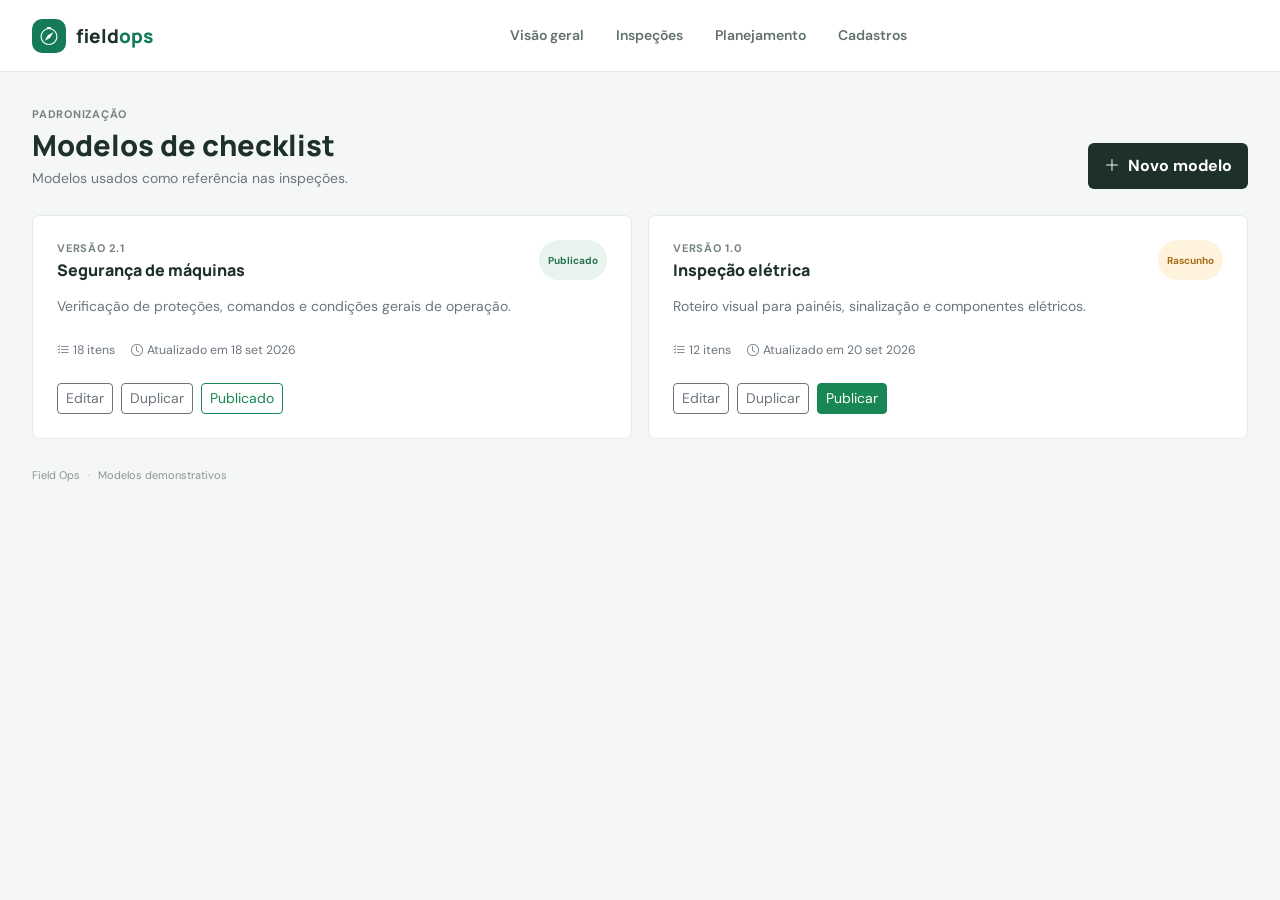
==== checklists.html @ 989c0225 "Cria estrutura inicial do painel Field Ops" ====
<!doctype html>
<html lang="pt-BR">
<head>
  <meta charset="utf-8"><meta name="viewport" content="width=device-width, initial-scale=1"><title>Modelos de checklist | Field Ops</title>
  <link rel="preconnect" href="https://fonts.googleapis.com"><link rel="preconnect" href="https://fonts.gstatic.com" crossorigin><link href="https://fonts.googleapis.com/css2?family=DM+Sans:wght@400;500;600;700&family=Manrope:wght@600;700;800&display=swap" rel="stylesheet"><link href="https://cdn.jsdelivr.net/npm/bootstrap@5.3.3/dist/css/bootstrap.min.css" rel="stylesheet"><link href="https://cdn.jsdelivr.net/npm/bootstrap-icons@1.11.3/font/bootstrap-icons.min.css" rel="stylesheet"><link href="css/style.css" rel="stylesheet">
</head>
<body>
  <nav class="navbar app-nav"><div class="container-fluid app-container"><a class="navbar-brand brand" href="index.html"><span class="brand-mark"><i class="bi bi-compass"></i></span><span>field<span class="brand-accent">ops</span></span></a><div class="nav-links"><a class="nav-link" href="index.html">Visão geral</a><a class="nav-link" href="inspecoes.html">Inspeções</a><a class="nav-link" href="planejamento.html">Planejamento</a><a class="nav-link" href="clientes.html">Cadastros</a></div></div></nav>
  <main class="container-fluid app-container page-content"><div class="page-heading"><div><p class="eyebrow">Padronização</p><h1>Modelos de checklist</h1><p class="text-secondary mb-0">Modelos usados como referência nas inspeções.</p></div><button class="btn btn-ink" type="button"><i class="bi bi-plus-lg me-2"></i>Novo modelo</button></div>
    <div class="row g-3"><div class="col-12 col-lg-6"><article class="panel p-4 h-100"><div class="d-flex justify-content-between gap-2"><div><p class="eyebrow">Versão 2.1</p><h2 class="mt-1">Segurança de máquinas</h2></div><span class="status-badge status-done">Publicado</span></div><p class="text-secondary mt-3 mb-4">Verificação de proteções, comandos e condições gerais de operação.</p><div class="d-flex flex-wrap gap-3 small text-secondary mb-4"><span><i class="bi bi-list-check me-1"></i>18 itens</span><span><i class="bi bi-clock me-1"></i>Atualizado em 18 set 2026</span></div><div class="d-flex gap-2"><button class="btn btn-sm btn-outline-secondary" type="button">Editar</button><button class="btn btn-sm btn-outline-secondary" type="button">Duplicar</button><button class="btn btn-sm btn-outline-success" type="button">Publicado</button></div></article></div><div class="col-12 col-lg-6"><article class="panel p-4 h-100"><div class="d-flex justify-content-between gap-2"><div><p class="eyebrow">Versão 1.0</p><h2 class="mt-1">Inspeção elétrica</h2></div><span class="status-badge status-review">Rascunho</span></div><p class="text-secondary mt-3 mb-4">Roteiro visual para painéis, sinalização e componentes elétricos.</p><div class="d-flex flex-wrap gap-3 small text-secondary mb-4"><span><i class="bi bi-list-check me-1"></i>12 itens</span><span><i class="bi bi-clock me-1"></i>Atualizado em 20 set 2026</span></div><div class="d-flex gap-2"><button class="btn btn-sm btn-outline-secondary" type="button">Editar</button><button class="btn btn-sm btn-outline-secondary" type="button">Duplicar</button><button class="btn btn-sm btn-success" type="button">Publicar</button></div></article></div></div><footer class="page-footer">Field Ops <span>·</span> Modelos demonstrativos</footer></main>
</body>
</html>
---- css/style.css ----
:root {
  color-scheme: light;
  --ink: #1e302b;
  --muted: #77847e;
  --line: #e6ebe7;
  --paper: #f4f7f5;
  --green: #157a5a;
  --green-dark: #115f47;
  --font-body: "DM Sans", sans-serif;
  --font-display: "Manrope", sans-serif;
}

* { box-sizing: border-box; }

body {
  margin: 0;
  background: var(--paper);
  color: var(--ink);
  font-family: var(--font-body);
  font-size: 14px;
}

.app-container { max-width: 1440px; padding-inline: 32px; }
.app-nav { min-height: 72px; background: #fff; border-bottom: 1px solid var(--line); }
.brand { display: inline-flex; align-items: center; gap: 10px; color: var(--ink); font: 800 19px var(--font-display); }
.brand:hover { color: var(--ink); }
.brand-mark { display: grid; width: 34px; height: 34px; place-items: center; border-radius: 10px; background: var(--green); color: #fff; font-size: 18px; }
.brand-accent { color: var(--green); }
.nav-links { display: flex; align-items: center; gap: 6px; margin-inline: auto; }
.nav-links .nav-link { display: flex; align-items: center; gap: 8px; padding: 10px 13px; border-radius: 6px; color: #62716a; font-weight: 600; }
.nav-links .nav-link:hover, .nav-links .nav-link.active { background: #edf5f1; color: var(--green-dark); }
.supervisor-chip { display: flex; align-items: center; gap: 9px; color: #485750; font-weight: 600; }
.avatar { display: grid; width: 34px; height: 34px; place-items: center; border-radius: 50%; background: #f2d8bd; color: #684328; font-size: 12px; font-weight: 700; }
.page-content { padding-top: 34px; }
.page-heading { display: flex; align-items: end; justify-content: space-between; gap: 20px; margin-bottom: 26px; }
.eyebrow { margin: 0; color: var(--muted); font-size: 11px; font-weight: 700; letter-spacing: .07em; text-transform: uppercase; }
h1, h2 { color: var(--ink); font-family: var(--font-display); font-weight: 800; }
h1 { margin: 5px 0 6px; font-size: 29px; }
h2 { margin: 0; font-size: 16px; }
.btn-ink { padding: 11px 16px; border: 0; border-radius: 6px; background: var(--ink); color: #fff; font-weight: 700; }
.btn-ink:hover { background: #31483f; color: #fff; }
.metric-card { min-height: 154px; padding: 18px 20px; border: 1px solid var(--line); border-top: 3px solid var(--accent); border-radius: 7px; background: #fff; }
.metric-amber { --accent: #d28b27; --tint: #fff5e7; --tone: #a56210; }
.metric-blue { --accent: #5288a5; --tint: #edf5f8; --tone: #3d718e; }
.metric-green { --accent: #278466; --tint: #eaf5ef; --tone: #1b7557; }
.metric-coral { --accent: #ce6b55; --tint: #fff0ec; --tone: #b05440; }
.metric-top { display: flex; align-items: center; justify-content: space-between; color: #65736c; font-weight: 600; }
.metric-top i { display: grid; width: 34px; height: 34px; place-items: center; border-radius: 7px; background: var(--tint); color: var(--tone); font-size: 17px; }
.metric-card > strong { display: block; margin: 9px 0 1px; font: 800 30px var(--font-display); }
.metric-card > small { color: var(--muted); font-size: 12px; }
.metric-card .metric-dot { display: inline-block; width: 6px; height: 6px; margin: 0 3px 1px 0; border-radius: 50%; background: var(--accent); }
.panel { overflow: hidden; border: 1px solid var(--line); border-radius: 7px; background: #fff; }
.panel-heading { display: flex; align-items: center; justify-content: space-between; gap: 12px; padding: 20px 22px; }
.text-link { color: var(--green); font-size: 12px; font-weight: 700; text-decoration: none; }
.text-link:hover { color: var(--green-dark); }
.inspection-table { min-width: 670px; }
.inspection-table thead th { padding: 11px 22px; border-color: var(--line); background: #fafcfb; color: #839088; font-size: 10px; font-weight: 700; letter-spacing: .06em; text-transform: uppercase; }
.inspection-table tbody td { padding: 15px 22px; border-color: #eef1ef; color: #536159; font-size: 12px; }
.inspection-table tbody tr:last-child td { border-bottom: 0; }
.inspection-table td strong { display: block; color: var(--ink); font-size: 12px; }
.inspection-table td small { display: block; margin-top: 4px; color: #87938c; font-size: 11px; }
.status-badge { display: inline-flex; align-items: center; padding: 5px 9px; border-radius: 20px; font-size: 10px; font-weight: 700; white-space: nowrap; }
.status-progress { background: #eaf2f8; color: #3d708d; }
.status-review { background: #fff3de; color: #a76b16; }
.status-done { background: #e8f4ed; color: #28734f; }
.status-rejected { background: #fcece8; color: #b45340; }
.progress-panel { padding-bottom: 18px; }
.trend-icon { display: grid; width: 34px; height: 34px; place-items: center; border-radius: 50%; background: #eaf5ef; color: var(--green); }
.progress-summary { display: flex; align-items: baseline; gap: 9px; padding: 0 22px 15px; color: var(--muted); font-size: 12px; }
.progress-summary strong { color: var(--ink); font: 800 31px var(--font-display); }
.progress { height: 8px; margin: 0 22px; border-radius: 10px; background: #e9efeb; }
.progress-bar { border-radius: 10px; background: var(--green); }
.progress-legend { display: flex; justify-content: space-between; padding: 12px 22px 0; color: var(--muted); font-size: 11px; }
.progress-legend i { display: inline-block; width: 7px; height: 7px; margin-right: 5px; border-radius: 50%; background: var(--green); }
.priority-panel { display: flex; gap: 14px; padding: 20px; border: 1px solid #f0dfc4; border-radius: 7px; background: #fffaf1; }
.priority-icon { display: grid; flex: 0 0 34px; height: 34px; place-items: center; border-radius: 50%; background: #f7e7c9; color: #a76713; font-size: 18px; }
.priority-panel h2 { margin: 4px 0 5px; }
.priority-panel p:not(.eyebrow) { margin: 0 0 10px; color: #7b7669; font-size: 12px; }
.priority-panel a { color: #9a6018; font-size: 11px; font-weight: 700; text-decoration: none; }
.page-footer { padding: 28px 0 22px; color: #8a968f; font-size: 11px; }
.page-footer span { padding-inline: 5px; color: #b2bcb6; }

@media (max-width: 991.98px) {
  .app-container { padding-inline: 20px; }
  .app-nav .app-container { flex-wrap: wrap; row-gap: 8px; padding-block: 12px; }
  .nav-links { order: 3; width: 100%; margin: 0; overflow-x: auto; }
  .nav-links .nav-link { flex: 0 0 auto; }
}

@media (max-width: 575.98px) {
  .app-container { padding-inline: 16px; }
  .page-content { padding-top: 25px; }
  .page-heading { align-items: start; flex-direction: column; margin-bottom: 20px; }
  h1 { font-size: 25px; }
  .panel-heading { padding-inline: 16px; }
  .inspection-table thead th, .inspection-table tbody td { padding-inline: 16px; }
}
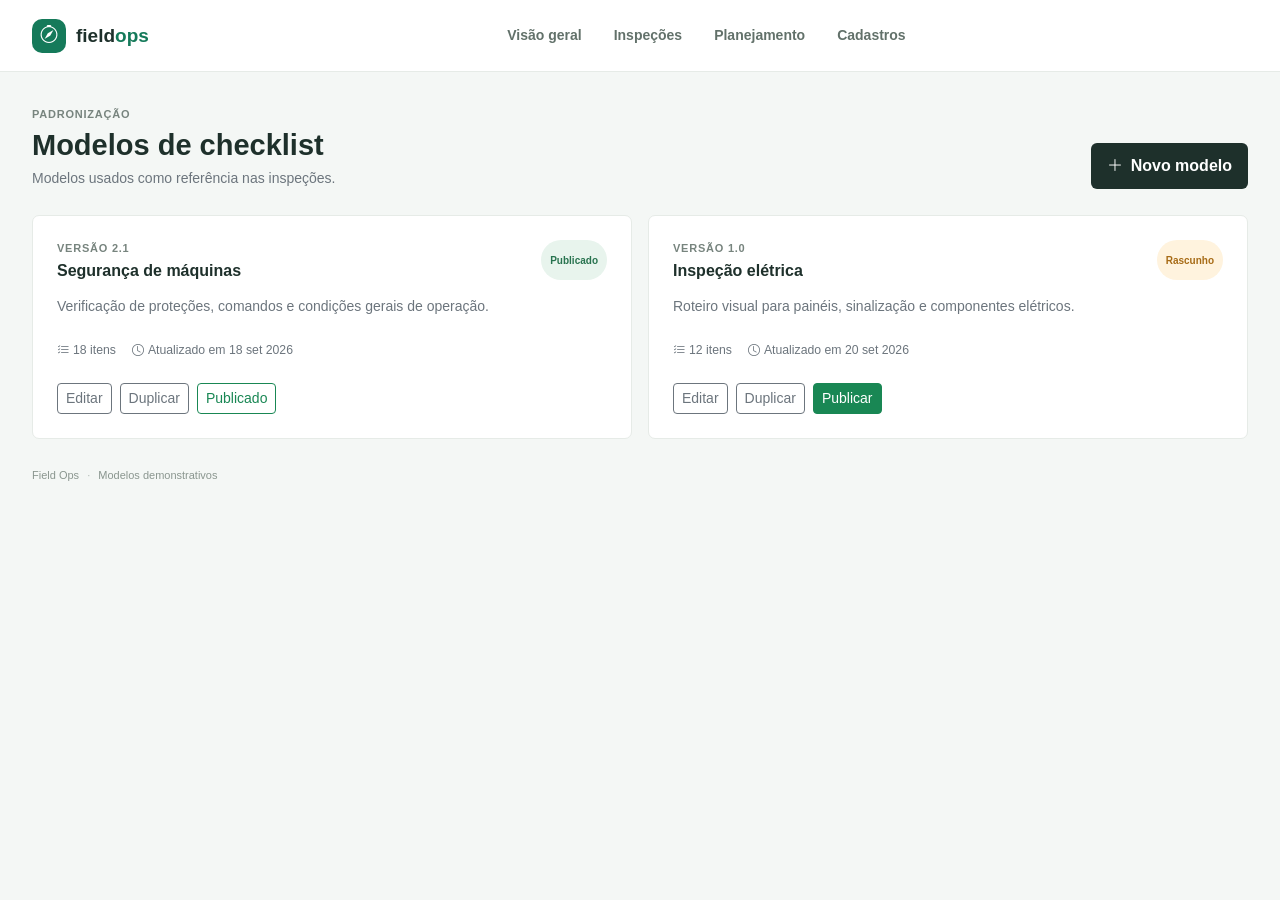
==== commit a2fef24f: "Remove Google Fonts externos" ====
--- a/checklists.html
+++ b/checklists.html
@@ -2,7 +2,7 @@
 <html lang="pt-BR">
 <head>
   <meta charset="utf-8"><meta name="viewport" content="width=device-width, initial-scale=1"><title>Modelos de checklist | Field Ops</title>
-  <link rel="preconnect" href="https://fonts.googleapis.com"><link rel="preconnect" href="https://fonts.gstatic.com" crossorigin><link href="https://fonts.googleapis.com/css2?family=DM+Sans:wght@400;500;600;700&family=Manrope:wght@600;700;800&display=swap" rel="stylesheet"><link href="https://cdn.jsdelivr.net/npm/bootstrap@5.3.3/dist/css/bootstrap.min.css" rel="stylesheet"><link href="https://cdn.jsdelivr.net/npm/bootstrap-icons@1.11.3/font/bootstrap-icons.min.css" rel="stylesheet"><link href="css/style.css" rel="stylesheet">
+  <link href="https://cdn.jsdelivr.net/npm/bootstrap@5.3.3/dist/css/bootstrap.min.css" rel="stylesheet"><link href="https://cdn.jsdelivr.net/npm/bootstrap-icons@1.11.3/font/bootstrap-icons.min.css" rel="stylesheet"><link href="css/style.css" rel="stylesheet">
 </head>
 <body>
   <nav class="navbar app-nav"><div class="container-fluid app-container"><a class="navbar-brand brand" href="index.html"><span class="brand-mark"><i class="bi bi-compass"></i></span><span>field<span class="brand-accent">ops</span></span></a><div class="nav-links"><a class="nav-link" href="index.html">Visão geral</a><a class="nav-link" href="inspecoes.html">Inspeções</a><a class="nav-link" href="planejamento.html">Planejamento</a><a class="nav-link" href="clientes.html">Cadastros</a></div></div></nav>
--- a/css/style.css
+++ b/css/style.css
@@ -6,8 +6,8 @@
   --paper: #f4f7f5;
   --green: #157a5a;
   --green-dark: #115f47;
-  --font-body: "DM Sans", sans-serif;
-  --font-display: "Manrope", sans-serif;
+  --font-body: sans-serif;
+  --font-display: sans-serif;
 }
 
 * { box-sizing: border-box; }
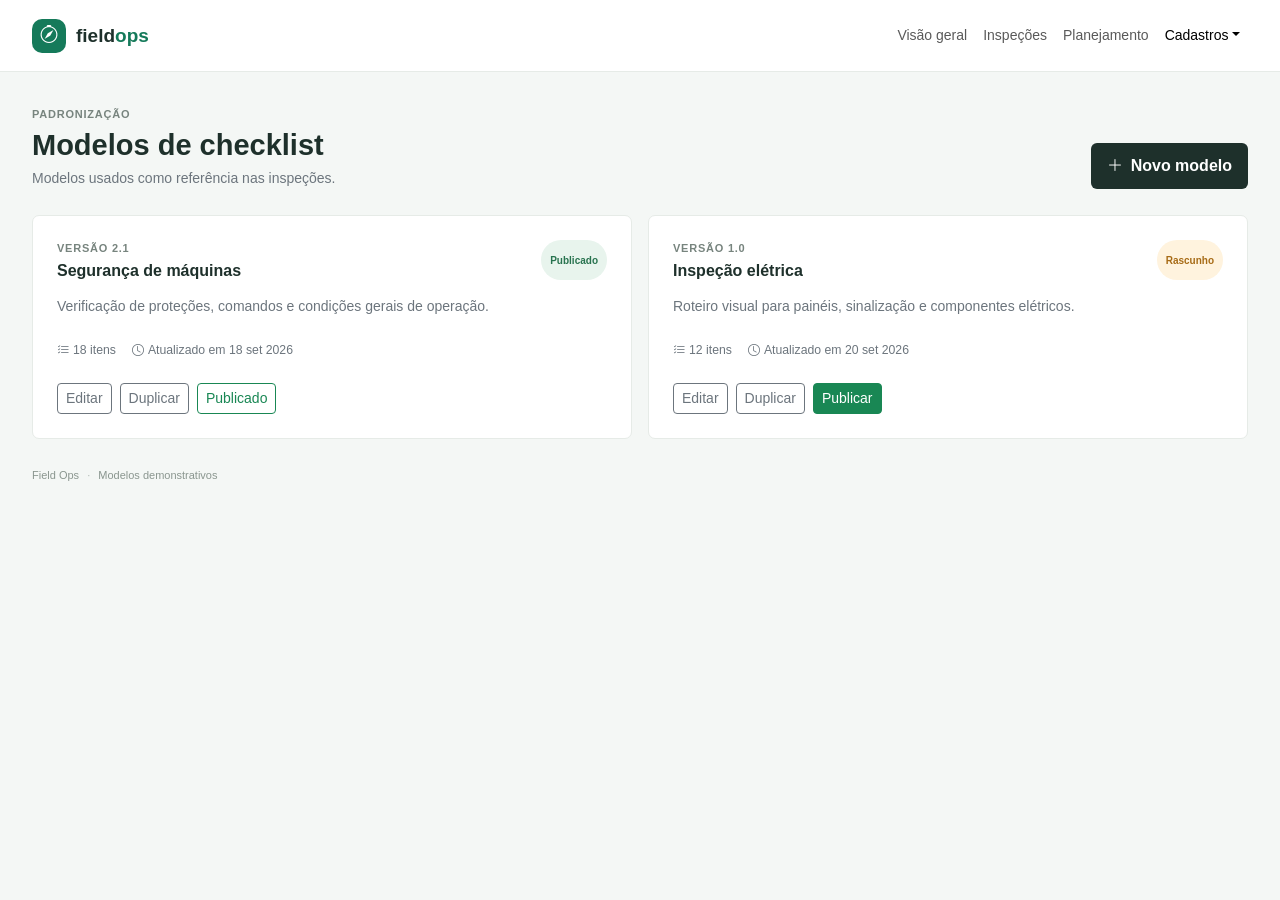
==== commit c576aa88: "feat: acabamento de interface e rastreabilidade para a entrega final Co-authored-by: Copilot <223556" ====
--- a/checklists.html
+++ b/checklists.html
@@ -1,12 +1,73 @@
 <!doctype html>
 <html lang="pt-BR">
+
 <head>
-  <meta charset="utf-8"><meta name="viewport" content="width=device-width, initial-scale=1"><title>Modelos de checklist | Field Ops</title>
-  <link href="https://cdn.jsdelivr.net/npm/bootstrap@5.3.3/dist/css/bootstrap.min.css" rel="stylesheet"><link href="https://cdn.jsdelivr.net/npm/bootstrap-icons@1.11.3/font/bootstrap-icons.min.css" rel="stylesheet"><link href="css/style.css" rel="stylesheet">
+  <meta charset="utf-8">
+  <meta name="viewport" content="width=device-width, initial-scale=1">
+  <title>Modelos de checklist | Field Ops</title>
+  <link href="https://cdn.jsdelivr.net/npm/bootstrap@5.3.3/dist/css/bootstrap.min.css" rel="stylesheet">
+  <link href="https://cdn.jsdelivr.net/npm/bootstrap-icons@1.11.3/font/bootstrap-icons.min.css" rel="stylesheet">
+  <link href="css/style.css" rel="stylesheet">
 </head>
+
 <body>
-  <nav class="navbar app-nav"><div class="container-fluid app-container"><a class="navbar-brand brand" href="index.html"><span class="brand-mark"><i class="bi bi-compass"></i></span><span>field<span class="brand-accent">ops</span></span></a><div class="nav-links"><a class="nav-link" href="index.html">Visão geral</a><a class="nav-link" href="inspecoes.html">Inspeções</a><a class="nav-link" href="planejamento.html">Planejamento</a><a class="nav-link" href="clientes.html">Cadastros</a></div></div></nav>
-  <main class="container-fluid app-container page-content"><div class="page-heading"><div><p class="eyebrow">Padronização</p><h1>Modelos de checklist</h1><p class="text-secondary mb-0">Modelos usados como referência nas inspeções.</p></div><button class="btn btn-ink" type="button"><i class="bi bi-plus-lg me-2"></i>Novo modelo</button></div>
-    <div class="row g-3"><div class="col-12 col-lg-6"><article class="panel p-4 h-100"><div class="d-flex justify-content-between gap-2"><div><p class="eyebrow">Versão 2.1</p><h2 class="mt-1">Segurança de máquinas</h2></div><span class="status-badge status-done">Publicado</span></div><p class="text-secondary mt-3 mb-4">Verificação de proteções, comandos e condições gerais de operação.</p><div class="d-flex flex-wrap gap-3 small text-secondary mb-4"><span><i class="bi bi-list-check me-1"></i>18 itens</span><span><i class="bi bi-clock me-1"></i>Atualizado em 18 set 2026</span></div><div class="d-flex gap-2"><button class="btn btn-sm btn-outline-secondary" type="button">Editar</button><button class="btn btn-sm btn-outline-secondary" type="button">Duplicar</button><button class="btn btn-sm btn-outline-success" type="button">Publicado</button></div></article></div><div class="col-12 col-lg-6"><article class="panel p-4 h-100"><div class="d-flex justify-content-between gap-2"><div><p class="eyebrow">Versão 1.0</p><h2 class="mt-1">Inspeção elétrica</h2></div><span class="status-badge status-review">Rascunho</span></div><p class="text-secondary mt-3 mb-4">Roteiro visual para painéis, sinalização e componentes elétricos.</p><div class="d-flex flex-wrap gap-3 small text-secondary mb-4"><span><i class="bi bi-list-check me-1"></i>12 itens</span><span><i class="bi bi-clock me-1"></i>Atualizado em 20 set 2026</span></div><div class="d-flex gap-2"><button class="btn btn-sm btn-outline-secondary" type="button">Editar</button><button class="btn btn-sm btn-outline-secondary" type="button">Duplicar</button><button class="btn btn-sm btn-success" type="button">Publicar</button></div></article></div></div><footer class="page-footer">Field Ops <span>·</span> Modelos demonstrativos</footer></main>
+  <nav class="navbar navbar-expand-lg app-nav" aria-label="Navegação principal">
+    <div class="container-fluid app-container"><a class="navbar-brand brand" href="index.html"><span class="brand-mark"><i class="bi bi-compass"></i></span><span>field<span class="brand-accent">ops</span></span></a>
+      <button class="navbar-toggler" type="button" data-bs-toggle="collapse" data-bs-target="#menuPrincipal" aria-controls="menuPrincipal" aria-expanded="false" aria-label="Abrir menu"><span class="navbar-toggler-icon"></span></button>
+      <div class="collapse navbar-collapse" id="menuPrincipal"><ul class="navbar-nav ms-auto align-items-lg-center">
+        <li class="nav-item"><a class="nav-link" href="index.html">Visão geral</a></li><li class="nav-item"><a class="nav-link" href="inspecoes.html">Inspeções</a></li><li class="nav-item"><a class="nav-link" href="planejamento.html">Planejamento</a></li>
+        <li class="nav-item dropdown"><a class="nav-link dropdown-toggle active" aria-current="page" href="#" role="button" data-bs-toggle="dropdown" aria-expanded="false">Cadastros</a><ul class="dropdown-menu dropdown-menu-end"><li><a class="dropdown-item" href="clientes.html">Clientes</a></li><li><a class="dropdown-item" href="locais.html">Locais</a></li><li><a class="dropdown-item" href="equipamentos.html">Equipamentos</a></li><li><hr class="dropdown-divider"></li><li><a class="dropdown-item" href="checklists.html">Modelos de checklist</a></li></ul></li>
+      </ul></div>
+    </div>
+  </nav>
+  <main class="container-fluid app-container page-content">
+    <div class="page-heading">
+      <div>
+        <p class="eyebrow">Padronização</p>
+        <h1>Modelos de checklist</h1>
+        <p class="text-secondary mb-0">Modelos usados como referência nas inspeções.</p>
+      </div><button class="btn btn-ink" type="button"><i class="bi bi-plus-lg me-2"></i>Novo modelo</button>
+    </div>
+    <div class="row g-3">
+      <div class="col-12 col-lg-6">
+        <article class="panel p-4 h-100">
+          <div class="d-flex justify-content-between gap-2">
+            <div>
+              <p class="eyebrow">Versão 2.1</p>
+              <h2 class="mt-1">Segurança de máquinas</h2>
+            </div><span class="status-badge status-done">Publicado</span>
+          </div>
+          <p class="text-secondary mt-3 mb-4">Verificação de proteções, comandos e condições gerais de operação.</p>
+          <div class="d-flex flex-wrap gap-3 small text-secondary mb-4"><span><i class="bi bi-list-check me-1"></i>18
+              itens</span><span><i class="bi bi-clock me-1"></i>Atualizado em 18 set 2026</span></div>
+          <div class="d-flex gap-2"><button class="btn btn-sm btn-outline-secondary"
+              type="button">Editar</button><button class="btn btn-sm btn-outline-secondary"
+              type="button">Duplicar</button><button class="btn btn-sm btn-outline-success"
+              type="button">Publicado</button></div>
+        </article>
+      </div>
+      <div class="col-12 col-lg-6">
+        <article class="panel p-4 h-100">
+          <div class="d-flex justify-content-between gap-2">
+            <div>
+              <p class="eyebrow">Versão 1.0</p>
+              <h2 class="mt-1">Inspeção elétrica</h2>
+            </div><span class="status-badge status-review">Rascunho</span>
+          </div>
+          <p class="text-secondary mt-3 mb-4">Roteiro visual para painéis, sinalização e componentes elétricos.</p>
+          <div class="d-flex flex-wrap gap-3 small text-secondary mb-4"><span><i class="bi bi-list-check me-1"></i>12
+              itens</span><span><i class="bi bi-clock me-1"></i>Atualizado em 20 set 2026</span></div>
+          <div class="d-flex gap-2"><button class="btn btn-sm btn-outline-secondary"
+              type="button">Editar</button><button class="btn btn-sm btn-outline-secondary"
+              type="button">Duplicar</button><button class="btn btn-sm btn-success" type="button">Publicar</button>
+          </div>
+        </article>
+      </div>
+    </div>
+    <footer class="page-footer">Field Ops <span>·</span> Modelos demonstrativos</footer>
+  </main>
+  <script src="https://cdn.jsdelivr.net/npm/bootstrap@5.3.3/dist/js/bootstrap.bundle.min.js"></script>
+  <script src="js/main.js"></script>
 </body>
+
 </html>
--- a/css/style.css
+++ b/css/style.css
@@ -22,13 +22,11 @@
 
 .app-container { max-width: 1440px; padding-inline: 32px; }
 .app-nav { min-height: 72px; background: #fff; border-bottom: 1px solid var(--line); }
+.app-nav .navbar-toggler { border-color: #cbd4cf; }
 .brand { display: inline-flex; align-items: center; gap: 10px; color: var(--ink); font: 800 19px var(--font-display); }
 .brand:hover { color: var(--ink); }
 .brand-mark { display: grid; width: 34px; height: 34px; place-items: center; border-radius: 10px; background: var(--green); color: #fff; font-size: 18px; }
 .brand-accent { color: var(--green); }
-.nav-links { display: flex; align-items: center; gap: 6px; margin-inline: auto; }
-.nav-links .nav-link { display: flex; align-items: center; gap: 8px; padding: 10px 13px; border-radius: 6px; color: #62716a; font-weight: 600; }
-.nav-links .nav-link:hover, .nav-links .nav-link.active { background: #edf5f1; color: var(--green-dark); }
 .supervisor-chip { display: flex; align-items: center; gap: 9px; color: #485750; font-weight: 600; }
 .avatar { display: grid; width: 34px; height: 34px; place-items: center; border-radius: 50%; background: #f2d8bd; color: #684328; font-size: 12px; font-weight: 700; }
 .page-content { padding-top: 34px; }
@@ -83,8 +81,8 @@
 @media (max-width: 991.98px) {
   .app-container { padding-inline: 20px; }
   .app-nav .app-container { flex-wrap: wrap; row-gap: 8px; padding-block: 12px; }
-  .nav-links { order: 3; width: 100%; margin: 0; overflow-x: auto; }
-  .nav-links .nav-link { flex: 0 0 auto; }
+  .app-nav .navbar-nav { width: 100%; padding: .5rem 0; }
+  .app-nav .nav-link { padding: .5rem .75rem; }
 }
 
 @media (max-width: 575.98px) {
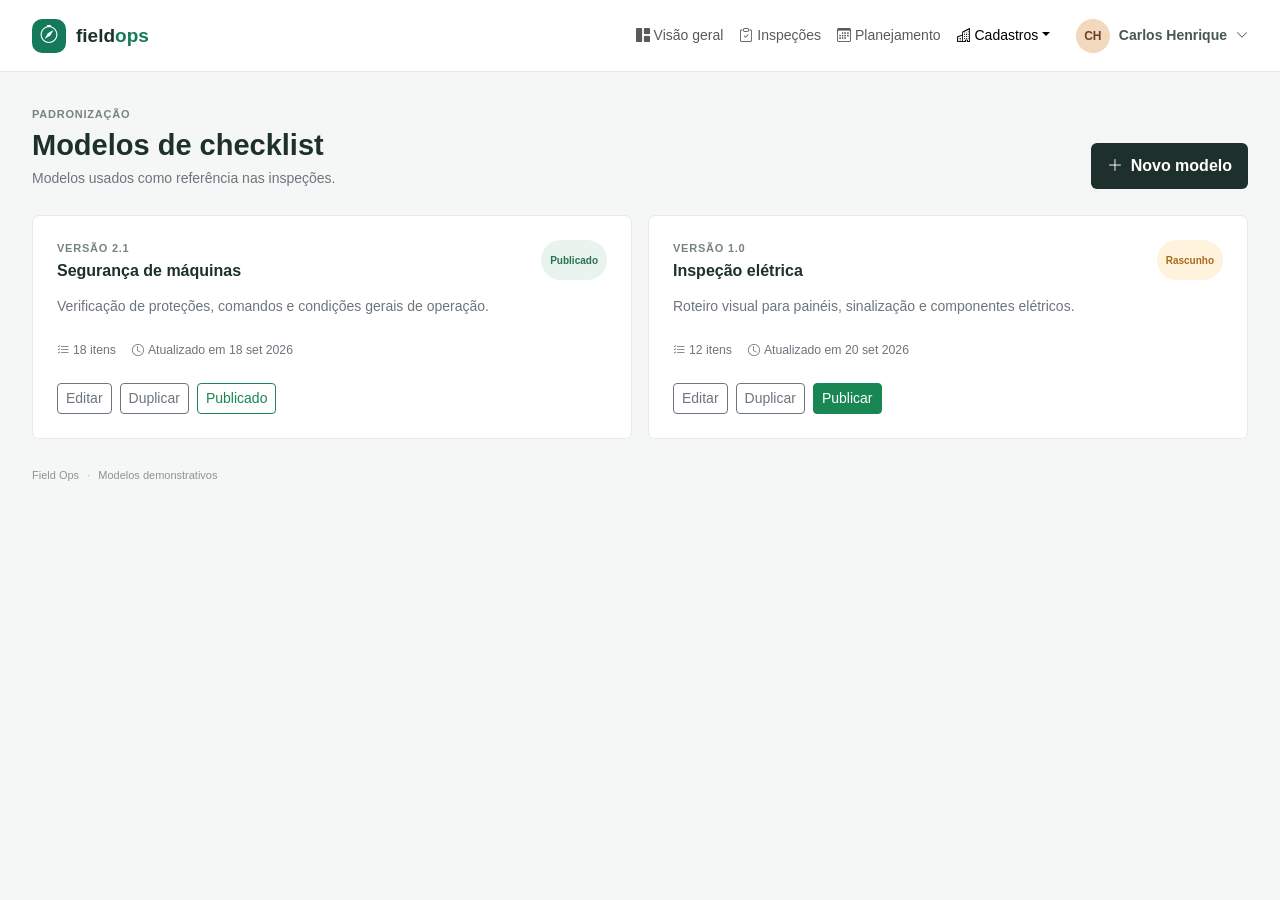
==== commit 5f46ef2f: "Fix consistent navigation across pages Co-authored-by: Copilot <223556219+Copilot@users.noreply.gith" ====
--- a/checklists.html
+++ b/checklists.html
@@ -4,7 +4,7 @@
 <head>
   <meta charset="utf-8">
   <meta name="viewport" content="width=device-width, initial-scale=1">
-  <title>Modelos de checklist | Field Ops</title>
+  <title>Projeto Field Ops</title>
   <link href="https://cdn.jsdelivr.net/npm/bootstrap@5.3.3/dist/css/bootstrap.min.css" rel="stylesheet">
   <link href="https://cdn.jsdelivr.net/npm/bootstrap-icons@1.11.3/font/bootstrap-icons.min.css" rel="stylesheet">
   <link href="css/style.css" rel="stylesheet">
--- a/css/style.css
+++ b/css/style.css
@@ -27,7 +27,7 @@
 .brand:hover { color: var(--ink); }
 .brand-mark { display: grid; width: 34px; height: 34px; place-items: center; border-radius: 10px; background: var(--green); color: #fff; font-size: 18px; }
 .brand-accent { color: var(--green); }
-.supervisor-chip { display: flex; align-items: center; gap: 9px; color: #485750; font-weight: 600; }
+.supervisor-chip { display: flex; align-items: center; gap: 9px; margin-left: 18px; color: #485750; font-weight: 600; white-space: nowrap; }
 .avatar { display: grid; width: 34px; height: 34px; place-items: center; border-radius: 50%; background: #f2d8bd; color: #684328; font-size: 12px; font-weight: 700; }
 .page-content { padding-top: 34px; }
 .page-heading { display: flex; align-items: end; justify-content: space-between; gap: 20px; margin-bottom: 26px; }
